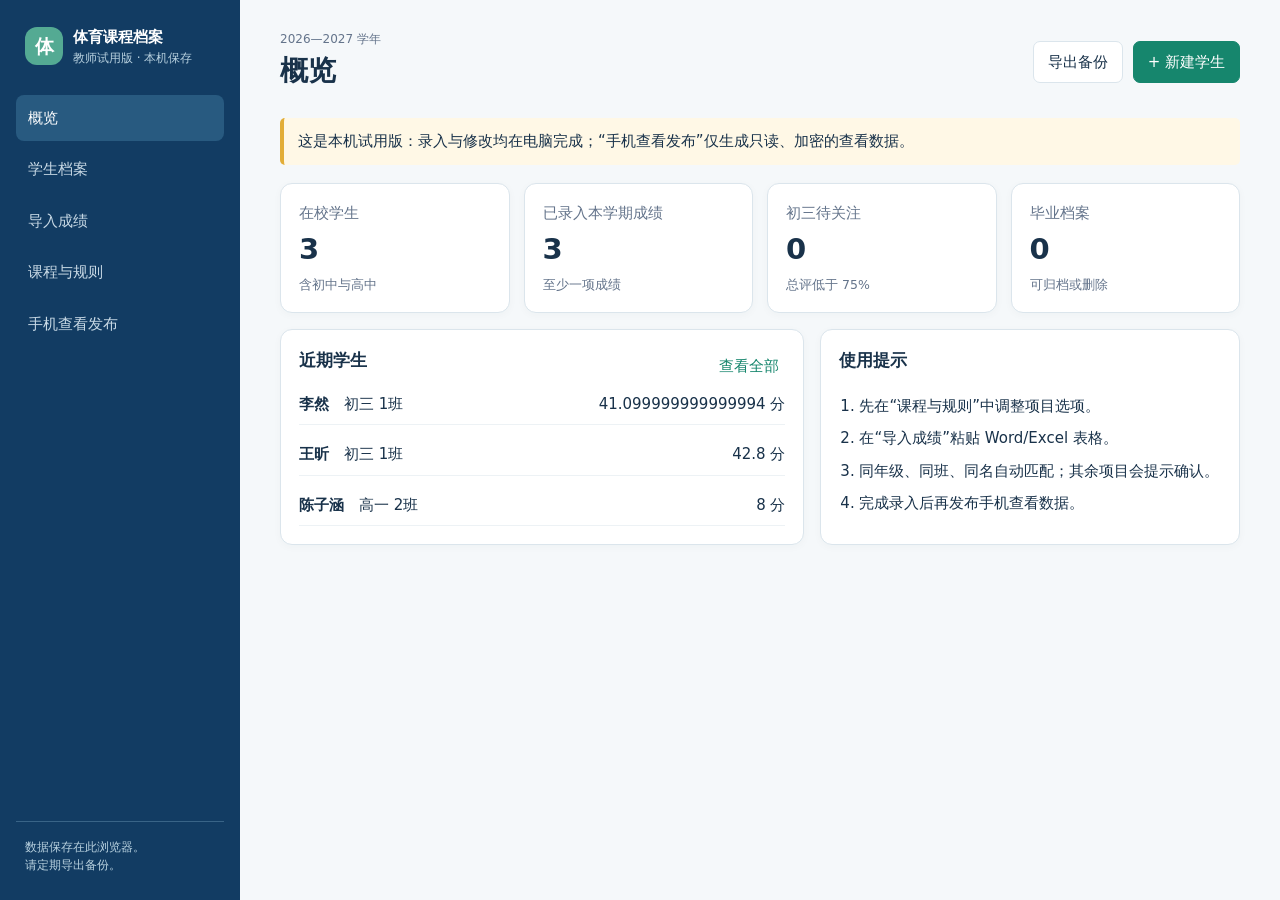
==== index.html @ 45372fd2 "Initial sports archive prototype" ====
<!doctype html>
<html lang="zh-CN">
<head>
  <meta charset="utf-8" />
  <meta name="viewport" content="width=device-width, initial-scale=1" />
  <title>体育课程档案 · 试用版</title>
  <link rel="stylesheet" href="style.css" />
</head>
<body>
  <aside class="sidebar">
    <div class="brand"><span class="brand-mark">体</span><div><strong>体育课程档案</strong><small>教师试用版 · 本机保存</small></div></div>
    <nav>
      <button class="nav active" data-view="dashboard">概览</button>
      <button class="nav" data-view="students">学生档案</button>
      <button class="nav" data-view="import">导入成绩</button>
      <button class="nav" data-view="settings">课程与规则</button>
      <button class="nav" data-view="publish">手机查看发布</button>
    </nav>
    <div class="side-note">数据保存在此浏览器。<br>请定期导出备份。</div>
  </aside>
  <main>
    <header><div><p class="eyebrow">2026—2027 学年</p><h1 id="page-title">概览</h1></div><div class="header-actions"><button class="ghost" id="export-backup">导出备份</button><button class="primary" id="add-student">+ 新建学生</button></div></header>

    <section class="view active" id="dashboard">
      <div class="notice">这是本机试用版：录入与修改均在电脑完成；“手机查看发布”仅生成只读、加密的查看数据。</div>
      <div class="kpis"><article><span>在校学生</span><strong id="kpi-active">0</strong><small>含初中与高中</small></article><article><span>已录入本学期成绩</span><strong id="kpi-score">0</strong><small>至少一项成绩</small></article><article><span>初三待关注</span><strong id="kpi-alert">0</strong><small>总评低于 75%</small></article><article><span>毕业档案</span><strong id="kpi-grad">0</strong><small>可归档或删除</small></article></div>
      <div class="two-col"><section class="card"><div class="card-head"><h2>近期学生</h2><button class="text-link" data-goto="students">查看全部</button></div><div id="recent-list" class="compact-list"></div></section><section class="card"><div class="card-head"><h2>使用提示</h2></div><ol class="tips"><li>先在“课程与规则”中调整项目选项。</li><li>在“导入成绩”粘贴 Word/Excel 表格。</li><li>同年级、同班、同名自动匹配；其余项目会提示确认。</li><li>完成录入后再发布手机查看数据。</li></ol></section></div>
    </section>

    <section class="view" id="students">
      <div class="toolbar"><input id="student-search" placeholder="搜索姓名、班级或年级" /><select id="status-filter"><option value="active">在校学生</option><option value="graduated">毕业档案</option><option value="all">全部</option></select><button class="secondary" id="batch-promote">学年升级</button></div>
      <div class="card table-card"><table><thead><tr><th>学生</th><th>年级 / 班级</th><th>课程类型</th><th>当前项目</th><th>本学期总评</th><th>状态</th><th></th></tr></thead><tbody id="student-table"></tbody></table></div>
    </section>

    <section class="view" id="import">
      <div class="split"><section class="card"><h2>从 Word / Excel 粘贴</h2><p class="muted">复制包含表头的表格后粘贴。识别“姓名、班级、年级”及常用体育项目列；列顺序不必一致。</p><textarea id="paste-area" placeholder="例如：&#10;姓名　班级　年级　800米跑　仰卧起坐　篮球　体测统测　健康知识&#10;张三　1班　初三　230　45　14　8　9"></textarea><div class="actions"><button class="primary" id="preview-import">识别并预览</button><button class="ghost" id="clear-paste">清空</button></div></section><section class="card"><h2>识别结果</h2><div id="import-preview" class="empty">粘贴内容后点击“识别并预览”。</div><div id="import-actions" class="actions hidden"><button class="primary" id="confirm-import">确认写入档案</button></div></section></div>
    </section>

    <section class="view" id="settings">
      <div class="two-col"><section class="card"><div class="card-head"><h2>课程与选项</h2><button id="save-settings" class="primary">保存设置</button></div><p class="muted">用逗号分隔项目。学生可在档案页随时换项，历史成绩不会被覆盖。</p><label>初中中考类项目<textarea id="junior-options"></textarea></label><label>高中选修项目<textarea id="senior-options"></textarea></label></section><section class="card"><h2>试用版计分规则</h2><p class="muted">当前采用现场项目 8 + 8 + 8 + 6 分，过程性考核 20 分的试用结构。取得正式标准后，可在正式版改为逐档赋分。</p><div class="rule-grid"><label>现场总分<input id="site-max" type="number" min="0" max="100" /></label><label>过程性总分<input id="process-max" type="number" min="0" max="100" /></label><label>体育总分<input id="total-max" type="number" min="0" max="100" /></label></div><hr><h3>学年管理</h3><p class="muted">升级操作会将初一→初二、初二→初三；初三学生转入毕业档案。高中学生仅升年级，不参与中考计分。</p><button class="secondary" id="promote-settings">执行学年升级</button></section></div>
    </section>

    <section class="view" id="publish">
      <div class="two-col"><section class="card"><h2>手机查看版</h2><p class="muted">发布内容只包含姓名、年级、班级、选项、总评和教师评价；原始导入内容与备份不会上传。</p><label>查看密码<input id="publish-password" type="password" placeholder="至少 8 位；仅您自己保存" /></label><div class="actions"><button class="primary" id="make-view-data">生成加密查看文件</button></div><div id="publish-result" class="empty">生成后可下载 <code>viewer-data.enc</code>，并上传到 GitHub Pages 仓库。</div></section><section class="card"><h2>GitHub 免费发布步骤</h2><ol class="steps"><li>创建一个公开仓库，例如 <code>sports-view</code>。</li><li>上传本文件夹中的 <code>viewer.html</code>、<code>style.css</code>、<code>viewer.js</code>。</li><li>每次电脑端更新后，把新生成的 <code>viewer-data.enc</code> 覆盖上传。</li><li>在仓库 Settings → Pages 中开启网站；手机打开得到的网址后输入查看密码。</li></ol><p class="warn">公开仓库只能放网页代码和加密后的查看文件，不能上传本机备份、明文成绩表或密码。</p></section></div>
    </section>
  </main>
  <dialog id="student-dialog"><form method="dialog" id="student-form"><div class="dialog-head"><h2 id="dialog-title">新建学生</h2><button class="icon" value="cancel">×</button></div><input type="hidden" id="student-id" /><div class="form-grid"><label>姓名<input id="f-name" required /></label><label>年级<select id="f-grade"><option>初一</option><option>初二</option><option>初三</option><option>高一</option><option>高二</option><option>高三</option></select></label><label>班级<input id="f-class" placeholder="如：1班" required /></label><label>课程类型<select id="f-track"><option value="junior">初中中考体育</option><option value="senior">高中体育选修</option></select></label><label>当前选项<select id="f-event"></select></label><label>状态<select id="f-status"><option value="active">在校</option><option value="graduated">毕业</option></select></label></div><h3>本学期成绩</h3><div class="form-grid scores"><label>项目一得分（8）<input id="s1" type="number" min="0" max="8" step="0.1" /></label><label>项目二得分（8）<input id="s2" type="number" min="0" max="8" step="0.1" /></label><label>项目三得分（8）<input id="s3" type="number" min="0" max="8" step="0.1" /></label><label>项目四得分（6）<input id="s4" type="number" min="0" max="6" step="0.1" /></label><label>体测统测（10）<input id="p1" type="number" min="0" max="10" step="0.1" /></label><label>健康知识（10）<input id="p2" type="number" min="0" max="10" step="0.1" /></label></div><label>教师评价<textarea id="f-note" placeholder="可选填写"></textarea></label><div class="actions dialog-actions"><button class="ghost" value="cancel">取消</button><button class="primary" id="save-student" value="default">保存档案</button></div></form></dialog>
  <script src="app.js"></script>
</body>
</html>
---- style.css ----
:root{--navy:#123c63;--blue:#eaf4fb;--line:#dbe5ec;--ink:#19324a;--muted:#64748b;--green:#16866d;--cream:#fff8e6;--red:#b44343}*{box-sizing:border-box}body{margin:0;font:15px/1.5 "Microsoft YaHei",system-ui,sans-serif;color:var(--ink);background:#f5f8fa}.sidebar{position:fixed;width:240px;inset:0 auto 0 0;background:var(--navy);color:#fff;padding:26px 16px;display:flex;flex-direction:column}.brand{display:flex;gap:10px;align-items:center;padding:0 9px 28px}.brand-mark{display:grid;place-items:center;width:38px;height:38px;border-radius:12px;background:#54aa93;font-weight:800;font-size:19px}.brand small{display:block;color:#b8d1df;font-size:12px}.sidebar nav{display:grid;gap:5px}.nav{border:0;background:transparent;color:#c8d9e5;text-align:left;padding:12px;border-radius:8px;font:inherit;cursor:pointer}.nav:hover,.nav.active{background:#285a80;color:#fff}.side-note{margin-top:auto;border-top:1px solid #396487;padding:16px 9px 0;color:#b8d1df;font-size:12px}main{margin-left:240px;padding:30px 40px;max-width:1600px}header{display:flex;justify-content:space-between;align-items:center;margin-bottom:24px}.eyebrow{margin:0;color:var(--muted);font-size:12px}h1{margin:2px 0;font-size:28px}h2{font-size:17px;margin:0 0 10px}h3{font-size:15px;margin:18px 0 8px}.header-actions,.actions,.toolbar{display:flex;gap:10px;align-items:center}.view{display:none}.view.active{display:block}.notice{background:var(--cream);border-left:4px solid #e2ad37;padding:12px 14px;border-radius:5px;margin-bottom:18px}.kpis{display:grid;grid-template-columns:repeat(4,1fr);gap:14px;margin-bottom:16px}.kpis article,.card{background:white;border:1px solid var(--line);border-radius:12px;padding:18px;box-shadow:0 2px 8px #17324a08}.kpis span,.kpis small{display:block;color:var(--muted)}.kpis strong{display:block;font-size:29px;margin:4px 0}.two-col{display:grid;grid-template-columns:1.25fr 1fr;gap:16px}.split{display:grid;grid-template-columns:1fr 1fr;gap:16px}.card-head{display:flex;justify-content:space-between;align-items:center}.text-link{border:0;background:transparent;color:var(--green);cursor:pointer}.compact-list{display:grid;gap:9px}.compact-row{display:flex;justify-content:space-between;border-bottom:1px solid #edf2f5;padding:9px 0}.muted{color:var(--muted);font-size:13px}.tips,.steps{padding-left:20px;margin:6px 0}.tips li,.steps li{padding:5px 0}button{font:inherit}.primary,.secondary,.ghost{border-radius:7px;padding:9px 14px;cursor:pointer}.primary{border:1px solid var(--green);background:var(--green);color:#fff}.secondary{border:1px solid #7aa7bf;background:#fff;color:var(--navy)}.ghost{border:1px solid var(--line);background:#fff;color:var(--ink)}.toolbar{margin-bottom:14px}.toolbar input{width:280px}input,select,textarea{width:100%;padding:9px 10px;border:1px solid #c8d6df;border-radius:7px;background:#fff;font:inherit;color:var(--ink)}textarea{min-height:96px;resize:vertical}label{display:grid;gap:6px;font-weight:600;font-size:13px;margin:10px 0}.table-card{padding:0;overflow:auto}table{border-collapse:collapse;width:100%;min-width:720px}th{text-align:left;background:#f3f7f9;color:#516574;font-size:12px}th,td{padding:12px 14px;border-bottom:1px solid #e7edf1}.badge{display:inline-block;padding:3px 8px;border-radius:999px;background:#e7f5ef;color:#157058;font-size:12px}.badge.grad{background:#edf0f3;color:#5b6875}.row-actions{border:0;background:none;color:var(--green);cursor:pointer}.empty{padding:25px 4px;color:var(--muted);text-align:center}.hidden{display:none}.import-table{font-size:12px;margin-top:10px}.import-table td,.import-table th{padding:7px}.match{color:#14735d}.new{color:#b36b11}.rule-grid,.form-grid{display:grid;grid-template-columns:repeat(3,1fr);gap:10px}.warn{background:#fff1f0;border-radius:7px;padding:10px;color:#8f3838;font-size:13px}dialog{border:0;border-radius:14px;width:min(760px,94vw);padding:0;box-shadow:0 20px 60px #0004}dialog::backdrop{background:#123c6355}dialog form{padding:22px}.dialog-head{display:flex;justify-content:space-between;align-items:center}.icon{border:0;background:transparent;font-size:26px;cursor:pointer}.scores{grid-template-columns:repeat(3,1fr)}.dialog-actions{justify-content:flex-end;margin-top:16px}code{font-family:ui-monospace,monospace;background:#edf3f7;padding:2px 4px;border-radius:4px}@media(max-width:900px){.sidebar{position:static;width:auto;padding:12px;display:block}.brand{padding-bottom:10px}.sidebar nav{display:flex;overflow:auto}.nav{white-space:nowrap}.side-note{display:none}main{margin:0;padding:20px}.kpis,.two-col,.split{grid-template-columns:1fr 1fr}.header-actions{display:none}}@media(max-width:580px){.kpis,.two-col,.split,.rule-grid,.form-grid,.scores{grid-template-columns:1fr}.toolbar{align-items:stretch;flex-direction:column}.toolbar input{width:100%}header{margin-bottom:15px}}
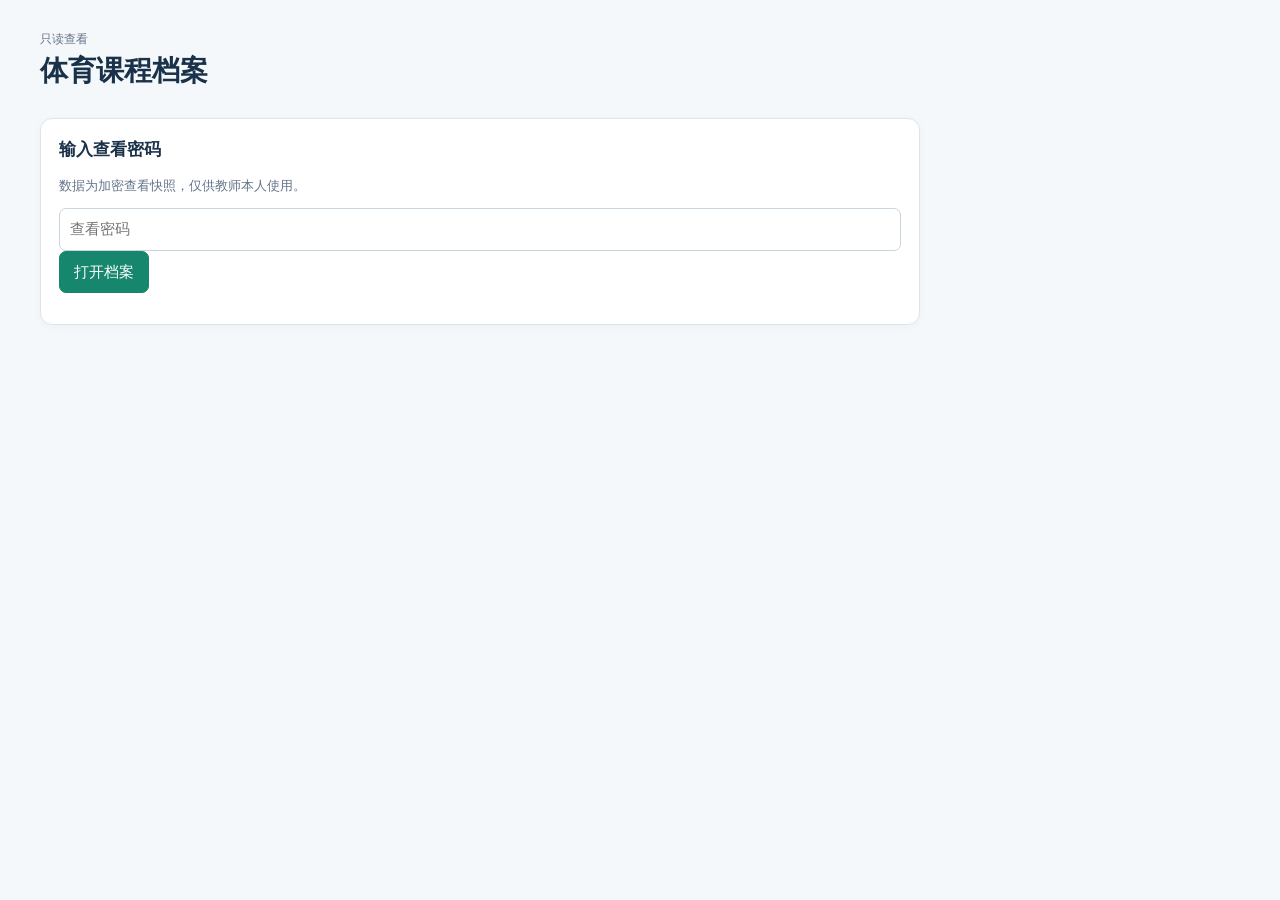
==== commit 752de81e: "Separate phone viewer from local manager" ====
--- a/index.html
+++ b/index.html
@@ -3,48 +3,15 @@
 <head>
   <meta charset="utf-8" />
   <meta name="viewport" content="width=device-width, initial-scale=1" />
-  <title>体育课程档案 · 试用版</title>
+  <title>体育档案查看</title>
   <link rel="stylesheet" href="style.css" />
 </head>
 <body>
-  <aside class="sidebar">
-    <div class="brand"><span class="brand-mark">体</span><div><strong>体育课程档案</strong><small>教师试用版 · 本机保存</small></div></div>
-    <nav>
-      <button class="nav active" data-view="dashboard">概览</button>
-      <button class="nav" data-view="students">学生档案</button>
-      <button class="nav" data-view="import">导入成绩</button>
-      <button class="nav" data-view="settings">课程与规则</button>
-      <button class="nav" data-view="publish">手机查看发布</button>
-    </nav>
-    <div class="side-note">数据保存在此浏览器。<br>请定期导出备份。</div>
-  </aside>
-  <main>
-    <header><div><p class="eyebrow">2026—2027 学年</p><h1 id="page-title">概览</h1></div><div class="header-actions"><button class="ghost" id="export-backup">导出备份</button><button class="primary" id="add-student">+ 新建学生</button></div></header>
-
-    <section class="view active" id="dashboard">
-      <div class="notice">这是本机试用版：录入与修改均在电脑完成；“手机查看发布”仅生成只读、加密的查看数据。</div>
-      <div class="kpis"><article><span>在校学生</span><strong id="kpi-active">0</strong><small>含初中与高中</small></article><article><span>已录入本学期成绩</span><strong id="kpi-score">0</strong><small>至少一项成绩</small></article><article><span>初三待关注</span><strong id="kpi-alert">0</strong><small>总评低于 75%</small></article><article><span>毕业档案</span><strong id="kpi-grad">0</strong><small>可归档或删除</small></article></div>
-      <div class="two-col"><section class="card"><div class="card-head"><h2>近期学生</h2><button class="text-link" data-goto="students">查看全部</button></div><div id="recent-list" class="compact-list"></div></section><section class="card"><div class="card-head"><h2>使用提示</h2></div><ol class="tips"><li>先在“课程与规则”中调整项目选项。</li><li>在“导入成绩”粘贴 Word/Excel 表格。</li><li>同年级、同班、同名自动匹配；其余项目会提示确认。</li><li>完成录入后再发布手机查看数据。</li></ol></section></div>
-    </section>
-
-    <section class="view" id="students">
-      <div class="toolbar"><input id="student-search" placeholder="搜索姓名、班级或年级" /><select id="status-filter"><option value="active">在校学生</option><option value="graduated">毕业档案</option><option value="all">全部</option></select><button class="secondary" id="batch-promote">学年升级</button></div>
-      <div class="card table-card"><table><thead><tr><th>学生</th><th>年级 / 班级</th><th>课程类型</th><th>当前项目</th><th>本学期总评</th><th>状态</th><th></th></tr></thead><tbody id="student-table"></tbody></table></div>
-    </section>
-
-    <section class="view" id="import">
-      <div class="split"><section class="card"><h2>从 Word / Excel 粘贴</h2><p class="muted">复制包含表头的表格后粘贴。识别“姓名、班级、年级”及常用体育项目列；列顺序不必一致。</p><textarea id="paste-area" placeholder="例如：&#10;姓名　班级　年级　800米跑　仰卧起坐　篮球　体测统测　健康知识&#10;张三　1班　初三　230　45　14　8　9"></textarea><div class="actions"><button class="primary" id="preview-import">识别并预览</button><button class="ghost" id="clear-paste">清空</button></div></section><section class="card"><h2>识别结果</h2><div id="import-preview" class="empty">粘贴内容后点击“识别并预览”。</div><div id="import-actions" class="actions hidden"><button class="primary" id="confirm-import">确认写入档案</button></div></section></div>
-    </section>
-
-    <section class="view" id="settings">
-      <div class="two-col"><section class="card"><div class="card-head"><h2>课程与选项</h2><button id="save-settings" class="primary">保存设置</button></div><p class="muted">用逗号分隔项目。学生可在档案页随时换项，历史成绩不会被覆盖。</p><label>初中中考类项目<textarea id="junior-options"></textarea></label><label>高中选修项目<textarea id="senior-options"></textarea></label></section><section class="card"><h2>试用版计分规则</h2><p class="muted">当前采用现场项目 8 + 8 + 8 + 6 分，过程性考核 20 分的试用结构。取得正式标准后，可在正式版改为逐档赋分。</p><div class="rule-grid"><label>现场总分<input id="site-max" type="number" min="0" max="100" /></label><label>过程性总分<input id="process-max" type="number" min="0" max="100" /></label><label>体育总分<input id="total-max" type="number" min="0" max="100" /></label></div><hr><h3>学年管理</h3><p class="muted">升级操作会将初一→初二、初二→初三；初三学生转入毕业档案。高中学生仅升年级，不参与中考计分。</p><button class="secondary" id="promote-settings">执行学年升级</button></section></div>
-    </section>
-
-    <section class="view" id="publish">
-      <div class="two-col"><section class="card"><h2>手机查看版</h2><p class="muted">发布内容只包含姓名、年级、班级、选项、总评和教师评价；原始导入内容与备份不会上传。</p><label>查看密码<input id="publish-password" type="password" placeholder="至少 8 位；仅您自己保存" /></label><div class="actions"><button class="primary" id="make-view-data">生成加密查看文件</button></div><div id="publish-result" class="empty">生成后可下载 <code>viewer-data.enc</code>，并上传到 GitHub Pages 仓库。</div></section><section class="card"><h2>GitHub 免费发布步骤</h2><ol class="steps"><li>创建一个公开仓库，例如 <code>sports-view</code>。</li><li>上传本文件夹中的 <code>viewer.html</code>、<code>style.css</code>、<code>viewer.js</code>。</li><li>每次电脑端更新后，把新生成的 <code>viewer-data.enc</code> 覆盖上传。</li><li>在仓库 Settings → Pages 中开启网站；手机打开得到的网址后输入查看密码。</li></ol><p class="warn">公开仓库只能放网页代码和加密后的查看文件，不能上传本机备份、明文成绩表或密码。</p></section></div>
-    </section>
+  <main style="margin:0;max-width:960px">
+    <header><div><p class="eyebrow">只读查看</p><h1>体育课程档案</h1></div></header>
+    <section class="card" id="unlock"><h2>输入查看密码</h2><p class="muted">数据为加密查看快照，仅供教师本人使用。</p><input id="password" type="password" placeholder="查看密码" /><div class="actions"><button class="primary" id="unlock-btn">打开档案</button></div><p id="unlock-msg" class="muted"></p></section>
+    <section id="viewer" class="hidden"><div class="toolbar"><input id="q" placeholder="搜索姓名、班级或年级" /></div><div class="card table-card"><table><thead><tr><th>姓名</th><th>年级 / 班级</th><th>课程</th><th>项目</th><th>总评</th><th>评价</th></tr></thead><tbody id="rows"></tbody></table></div></section>
   </main>
-  <dialog id="student-dialog"><form method="dialog" id="student-form"><div class="dialog-head"><h2 id="dialog-title">新建学生</h2><button class="icon" value="cancel">×</button></div><input type="hidden" id="student-id" /><div class="form-grid"><label>姓名<input id="f-name" required /></label><label>年级<select id="f-grade"><option>初一</option><option>初二</option><option>初三</option><option>高一</option><option>高二</option><option>高三</option></select></label><label>班级<input id="f-class" placeholder="如：1班" required /></label><label>课程类型<select id="f-track"><option value="junior">初中中考体育</option><option value="senior">高中体育选修</option></select></label><label>当前选项<select id="f-event"></select></label><label>状态<select id="f-status"><option value="active">在校</option><option value="graduated">毕业</option></select></label></div><h3>本学期成绩</h3><div class="form-grid scores"><label>项目一得分（8）<input id="s1" type="number" min="0" max="8" step="0.1" /></label><label>项目二得分（8）<input id="s2" type="number" min="0" max="8" step="0.1" /></label><label>项目三得分（8）<input id="s3" type="number" min="0" max="8" step="0.1" /></label><label>项目四得分（6）<input id="s4" type="number" min="0" max="6" step="0.1" /></label><label>体测统测（10）<input id="p1" type="number" min="0" max="10" step="0.1" /></label><label>健康知识（10）<input id="p2" type="number" min="0" max="10" step="0.1" /></label></div><label>教师评价<textarea id="f-note" placeholder="可选填写"></textarea></label><div class="actions dialog-actions"><button class="ghost" value="cancel">取消</button><button class="primary" id="save-student" value="default">保存档案</button></div></form></dialog>
-  <script src="app.js"></script>
+  <script src="viewer.js"></script>
 </body>
 </html>
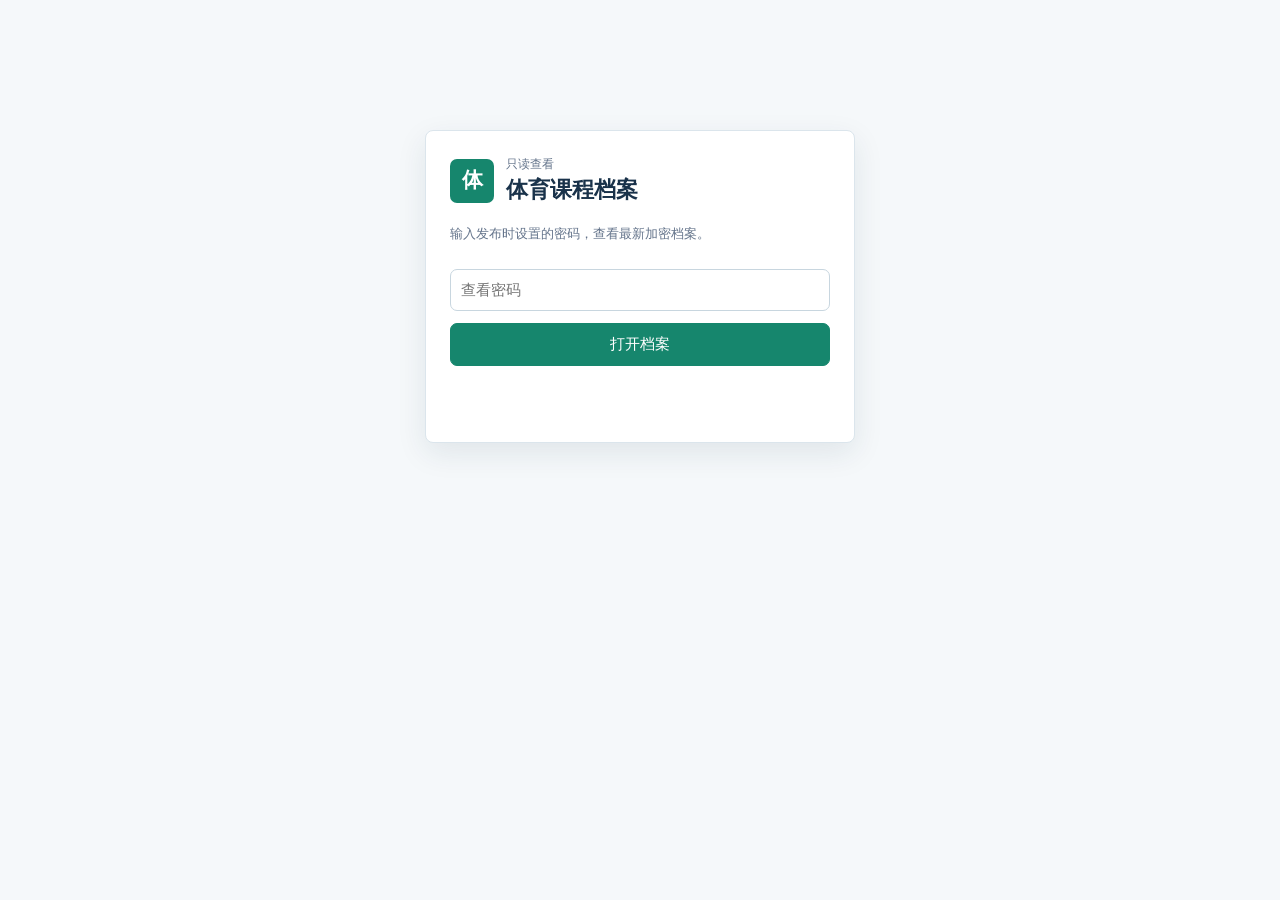
==== commit 0564fcad: "Add complete mobile archive viewer and exam rules" ====
--- a/index.html
+++ b/index.html
@@ -2,16 +2,30 @@
 <html lang="zh-CN">
 <head>
   <meta charset="utf-8" />
-  <meta name="viewport" content="width=device-width, initial-scale=1" />
-  <title>体育档案查看</title>
+  <meta name="viewport" content="width=device-width,initial-scale=1,viewport-fit=cover" />
+  <title>体育课程档案 · 只读查看</title>
   <link rel="stylesheet" href="style.css" />
+  <link rel="stylesheet" href="rules.css?v=20260918-1" />
+  <link rel="stylesheet" href="viewer.css?v=20260918-1" />
 </head>
-<body>
-  <main style="margin:0;max-width:960px">
-    <header><div><p class="eyebrow">只读查看</p><h1>体育课程档案</h1></div></header>
-    <section class="card" id="unlock"><h2>输入查看密码</h2><p class="muted">数据为加密查看快照，仅供教师本人使用。</p><input id="password" type="password" placeholder="查看密码" /><div class="actions"><button class="primary" id="unlock-btn">打开档案</button></div><p id="unlock-msg" class="muted"></p></section>
-    <section id="viewer" class="hidden"><div class="toolbar"><input id="q" placeholder="搜索姓名、班级或年级" /></div><div class="card table-card"><table><thead><tr><th>姓名</th><th>年级 / 班级</th><th>课程</th><th>项目</th><th>总评</th><th>评价</th></tr></thead><tbody id="rows"></tbody></table></div></section>
+<body class="viewer-body">
+  <main class="viewer-main">
+    <section class="unlock-card" id="unlock"><div class="viewer-brand"><span>体</span><div><p>只读查看</p><h1>体育课程档案</h1></div></div><p class="muted">输入发布时设置的密码，查看最新加密档案。</p><input id="password" type="password" placeholder="查看密码" autocomplete="current-password" /><button class="primary unlock-button" id="unlock-btn">打开档案</button><p id="unlock-msg" class="unlock-message"></p></section>
+
+    <section id="viewer" class="hidden">
+      <header class="viewer-header"><div><p class="eyebrow">教师只读版</p><h1>体育课程档案</h1><small id="snapshot-time" class="muted"></small></div></header>
+      <nav class="viewer-tabs"><button class="active" data-viewer-tab="overview">概览</button><button data-viewer-tab="students">学生档案</button><button data-viewer-tab="attendance">考勤记录</button><button data-viewer-tab="rules">课程与规则</button></nav>
+
+      <section class="viewer-panel active" id="viewer-overview"><div class="viewer-kpis"><article><span>在校学生</span><strong id="viewer-active">0</strong></article><article><span>已录入成绩</span><strong id="viewer-scored">0</strong></article><article><span>考勤低于 70%</span><strong id="viewer-alert">0</strong></article><article><span>已记录周次</span><strong id="viewer-weeks">0</strong></article></div><div class="card"><h2>近期档案</h2><div id="viewer-recent" class="viewer-list"></div></div></section>
+
+      <section class="viewer-panel" id="viewer-students"><div class="viewer-toolbar"><input id="viewer-search" placeholder="搜索姓名、班级或年级" /><select id="viewer-grade"></select><select id="viewer-class"></select></div><div id="viewer-student-list" class="student-readonly-list"></div></section>
+
+      <section class="viewer-panel" id="viewer-attendance"><div class="viewer-toolbar"><select id="viewer-week"></select><select id="viewer-attendance-grade"></select><select id="viewer-attendance-class"></select></div><div class="attendance-legend"><span>⭕ 旷课</span><span>× 未完成/迟到</span><span>✓ 已完成</span><span>空白不统计</span></div><div id="viewer-attendance-list" class="attendance-readonly-list"></div></section>
+
+      <section class="viewer-panel" id="viewer-rules"><div class="rule-summary"><article><span>体育总分</span><strong>50</strong><small>过程性 + 现场</small></article><article><span>过程性考核</span><strong>20</strong></article><article><span>现场考试</span><strong>30</strong><small>8 + 8 + 8 + 6</small></article><article><span>现场项目</span><strong>4</strong><small>1 必考 + 3 选考</small></article></div><section class="card rule-section"><h2>初三现场考试项目</h2><div id="viewer-category-grid" class="exam-category-grid"></div></section><section class="card rule-section"><h2>素质项目 I、II 评分表</h2><div class="score-table-wrap"><table class="score-table" id="viewer-quality-table"></table></div></section><section class="card rule-section"><h2>运动能力 I 及 100 米游泳评分表</h2><div class="score-table-wrap"><table class="score-table" id="viewer-ability-table"></table></div></section><section class="card rule-section"><h2>运动能力 II 动作类评分</h2><div id="viewer-routine-rules" class="routine-grid"></div></section></section>
+    </section>
   </main>
-  <script src="viewer.js"></script>
+  <script src="exam-rules.js?v=20260918-1"></script>
+  <script src="viewer.js?v=20260918-1"></script>
 </body>
 </html>
--- a/rules.css
+++ b/rules.css
@@ -0,0 +1 @@
+.rule-summary{display:grid;grid-template-columns:repeat(4,1fr);gap:12px;margin-bottom:14px}.rule-summary article{background:#fff;border:1px solid #dbe5ec;border-top:4px solid #16866d;border-radius:7px;padding:14px}.rule-summary span,.rule-summary small{display:block;color:#64748b}.rule-summary strong{display:block;font-size:30px;color:#123c63;line-height:1.15;margin:4px 0}.rule-section{border-radius:7px;margin-bottom:14px}.rule-section .card-head{gap:20px}.rule-section h2{margin-bottom:3px}.rule-section p{margin:3px 0}.rule-total{background:#123c63;color:#fff;padding:7px 12px;border-radius:5px;white-space:nowrap}.exam-category-grid{display:grid;grid-template-columns:repeat(4,1fr);gap:10px;margin-top:13px}.exam-category{border:1px solid #dbe5ec;border-radius:6px;overflow:hidden}.exam-category header{margin:0;padding:10px;background:#eaf4fb;border-bottom:1px solid #cfe0ea;display:flex;justify-content:space-between}.exam-category header strong{font-size:14px}.exam-category header span{color:#123c63;font-weight:700}.exam-category .choice-mode{display:block;padding:6px 10px;background:#f7fafc;color:#16866d;font-size:12px;font-weight:700}.exam-category ul{margin:7px 0 10px;padding:0 10px 0 27px;font-size:12px}.exam-category li{padding:2px 0}.score-table-wrap{overflow:auto;margin-top:12px;border:1px solid #cddbe4}.score-table{min-width:960px;font-size:11px;text-align:center}.score-table th,.score-table td{text-align:center;padding:5px 7px;border-right:1px solid #dbe5ec;border-bottom:1px solid #dbe5ec;white-space:nowrap}.score-table th{position:sticky;top:0;background:#dcebf5;color:#173f67;z-index:2}.score-table th:first-child,.score-table td:first-child{position:sticky;left:0;background:#edf6f2;font-weight:700;color:#12634f;z-index:1}.score-table th:first-child{z-index:3}.score-table tbody tr:nth-child(even) td:not(:first-child){background:#f8fafb}.rule-notes{margin-top:10px;background:#f7fafc;border-left:3px solid #7aa7bf;padding:8px 12px;font-size:12px;color:#526575}.routine-grid{display:grid;grid-template-columns:repeat(2,1fr);gap:10px;margin-top:12px}.routine-card{border:1px solid #dbe5ec;border-radius:6px;padding:12px}.routine-card .routine-group{color:#16866d;font-size:11px;font-weight:700}.routine-card h3{margin:2px 0 7px;color:#123c63}.routine-card p{font-size:12px;line-height:1.7}.routine-score{display:flex;gap:6px;margin-top:9px}.routine-score span{background:#edf6f2;color:#12634f;padding:4px 7px;border-radius:4px;font-size:11px}.rubric-note{grid-column:1/-1;background:#fff8e6;border-left:4px solid #e2ad37;padding:11px 13px;font-size:12px}.rule-admin{border-radius:7px}.rule-admin summary{font-weight:700;cursor:pointer;color:#123c63}.rule-admin[open] summary{margin-bottom:14px;padding-bottom:10px;border-bottom:1px solid #dbe5ec}@media(max-width:1100px){.exam-category-grid{grid-template-columns:repeat(2,1fr)}.rule-summary{grid-template-columns:repeat(2,1fr)}}@media(max-width:700px){.rule-summary,.exam-category-grid,.routine-grid{grid-template-columns:1fr}.score-table{min-width:900px}}
--- a/viewer.css
+++ b/viewer.css
@@ -0,0 +1 @@
+.viewer-body{min-height:100vh;background:#f5f8fa}.viewer-main{margin:0 auto;padding:22px;max-width:1240px}.unlock-card{width:min(430px,calc(100vw - 32px));margin:12vh auto 0;background:#fff;border:1px solid #dbe5ec;border-radius:8px;padding:24px;box-shadow:0 10px 30px #17324a18}.viewer-brand{display:flex;gap:12px;align-items:center;margin-bottom:18px}.viewer-brand>span{display:grid;place-items:center;width:44px;height:44px;border-radius:7px;background:#16866d;color:#fff;font-size:21px;font-weight:700}.viewer-brand p,.viewer-brand h1{margin:0}.viewer-brand p{color:#64748b;font-size:12px}.viewer-brand h1{font-size:22px}.unlock-card input{margin:12px 0}.unlock-button{width:100%}.unlock-message{color:#b44343;min-height:22px}.viewer-header{margin-bottom:12px}.viewer-tabs{position:sticky;top:0;z-index:20;display:flex;gap:4px;background:#f5f8fa;padding:7px 0 12px;overflow:auto}.viewer-tabs button{border:1px solid #dbe5ec;background:#fff;color:#526575;border-radius:6px;padding:9px 15px;white-space:nowrap}.viewer-tabs button.active{background:#123c63;border-color:#123c63;color:#fff}.viewer-panel{display:none}.viewer-panel.active{display:block}.viewer-kpis{display:grid;grid-template-columns:repeat(4,1fr);gap:10px;margin-bottom:12px}.viewer-kpis article{background:#fff;border:1px solid #dbe5ec;border-top:3px solid #16866d;border-radius:7px;padding:14px}.viewer-kpis span{display:block;color:#64748b;font-size:12px}.viewer-kpis strong{display:block;color:#123c63;font-size:27px}.viewer-list{display:grid;gap:2px}.viewer-list-row{display:flex;justify-content:space-between;gap:10px;padding:10px 0;border-bottom:1px solid #e7edf1}.viewer-toolbar{display:grid;grid-template-columns:minmax(220px,1fr) 150px 150px;gap:8px;margin-bottom:12px}.student-readonly-list,.attendance-readonly-list{display:grid;gap:8px}.student-readonly{display:grid;grid-template-columns:1.2fr .9fr .9fr 1fr;gap:12px;background:#fff;border:1px solid #dbe5ec;border-radius:7px;padding:13px}.student-readonly h3{margin:0;color:#123c63}.student-readonly p{margin:2px 0}.student-readonly .metric{display:grid;align-content:center}.student-readonly .metric strong{font-size:16px}.student-readonly .low{color:#b91c1c}.score-parts{font-size:11px;color:#64748b}.attendance-legend{display:flex;gap:14px;flex-wrap:wrap;background:#eaf4fb;border-left:4px solid #16866d;padding:9px 12px;margin-bottom:10px;font-size:12px}.attendance-student{background:#fff;border:1px solid #dbe5ec;border-radius:7px;padding:12px}.attendance-student-head{display:flex;justify-content:space-between;align-items:center;margin-bottom:8px}.attendance-student-head h3{margin:0}.attendance-days{display:grid;grid-template-columns:repeat(5,1fr);gap:5px}.attendance-day{background:#f7fafc;border:1px solid #e1e9ee;border-radius:5px;padding:7px;text-align:center}.attendance-day strong,.attendance-day small{display:block}.attendance-day .day-marks{margin-top:4px;font-size:13px;min-height:20px}.empty-state{background:#fff;border:1px solid #dbe5ec;padding:25px;text-align:center;color:#64748b}.viewer-panel .rule-section{margin-bottom:12px}.viewer-panel .score-table-wrap{max-height:560px}.viewer-panel .rule-admin{display:none}@media(max-width:760px){.viewer-main{padding:12px}.viewer-header h1{font-size:22px}.viewer-kpis{grid-template-columns:repeat(2,1fr)}.viewer-toolbar{grid-template-columns:1fr 1fr}.viewer-toolbar input{grid-column:1/-1}.student-readonly{grid-template-columns:1fr 1fr}.student-readonly>div:first-child{grid-column:1/-1}.attendance-days{grid-template-columns:repeat(3,1fr)}.viewer-panel .rule-summary{grid-template-columns:repeat(2,1fr)}.viewer-panel .exam-category-grid,.viewer-panel .routine-grid{grid-template-columns:1fr}.viewer-panel .score-table{min-width:900px}}@media(max-width:430px){.viewer-main{padding:9px}.viewer-tabs button{padding:8px 11px}.student-readonly{grid-template-columns:1fr}.student-readonly>div:first-child{grid-column:auto}.attendance-days{grid-template-columns:repeat(2,1fr)}.viewer-kpis article{padding:11px}.viewer-kpis strong{font-size:24px}}
